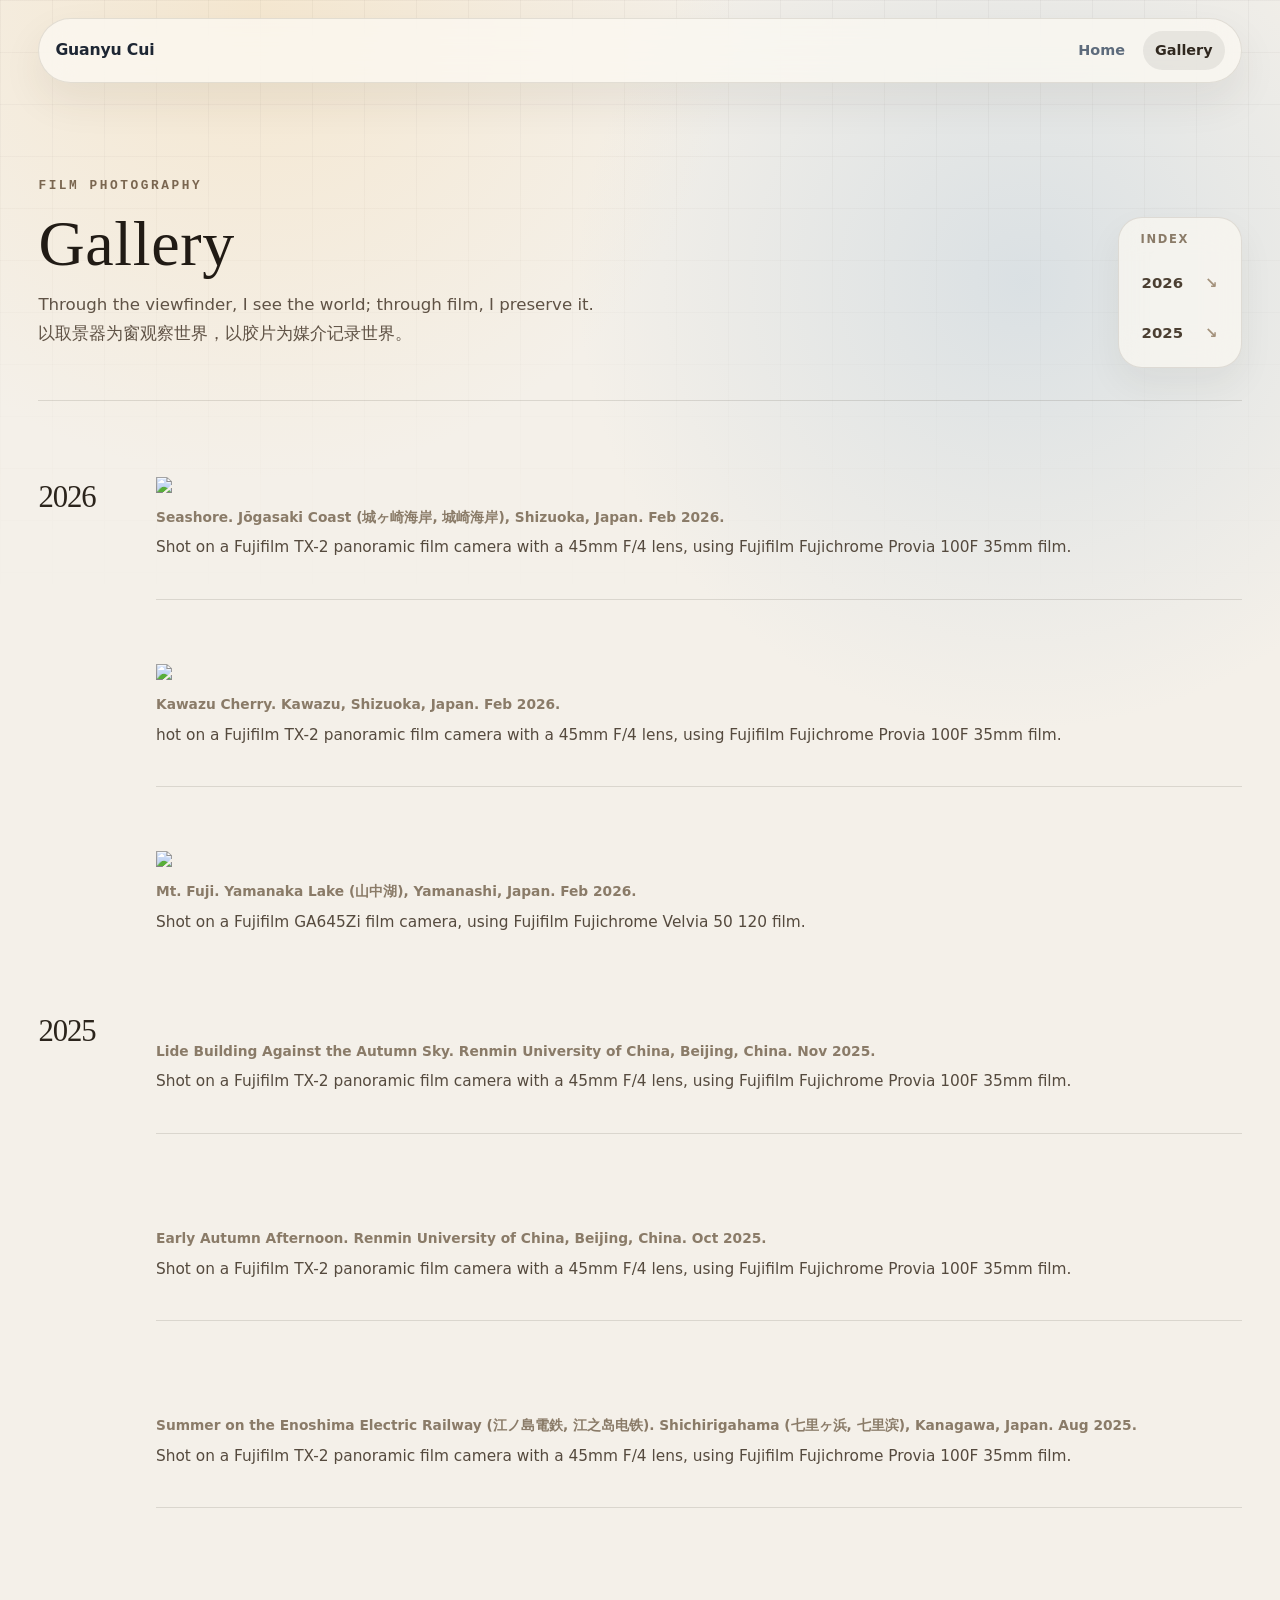
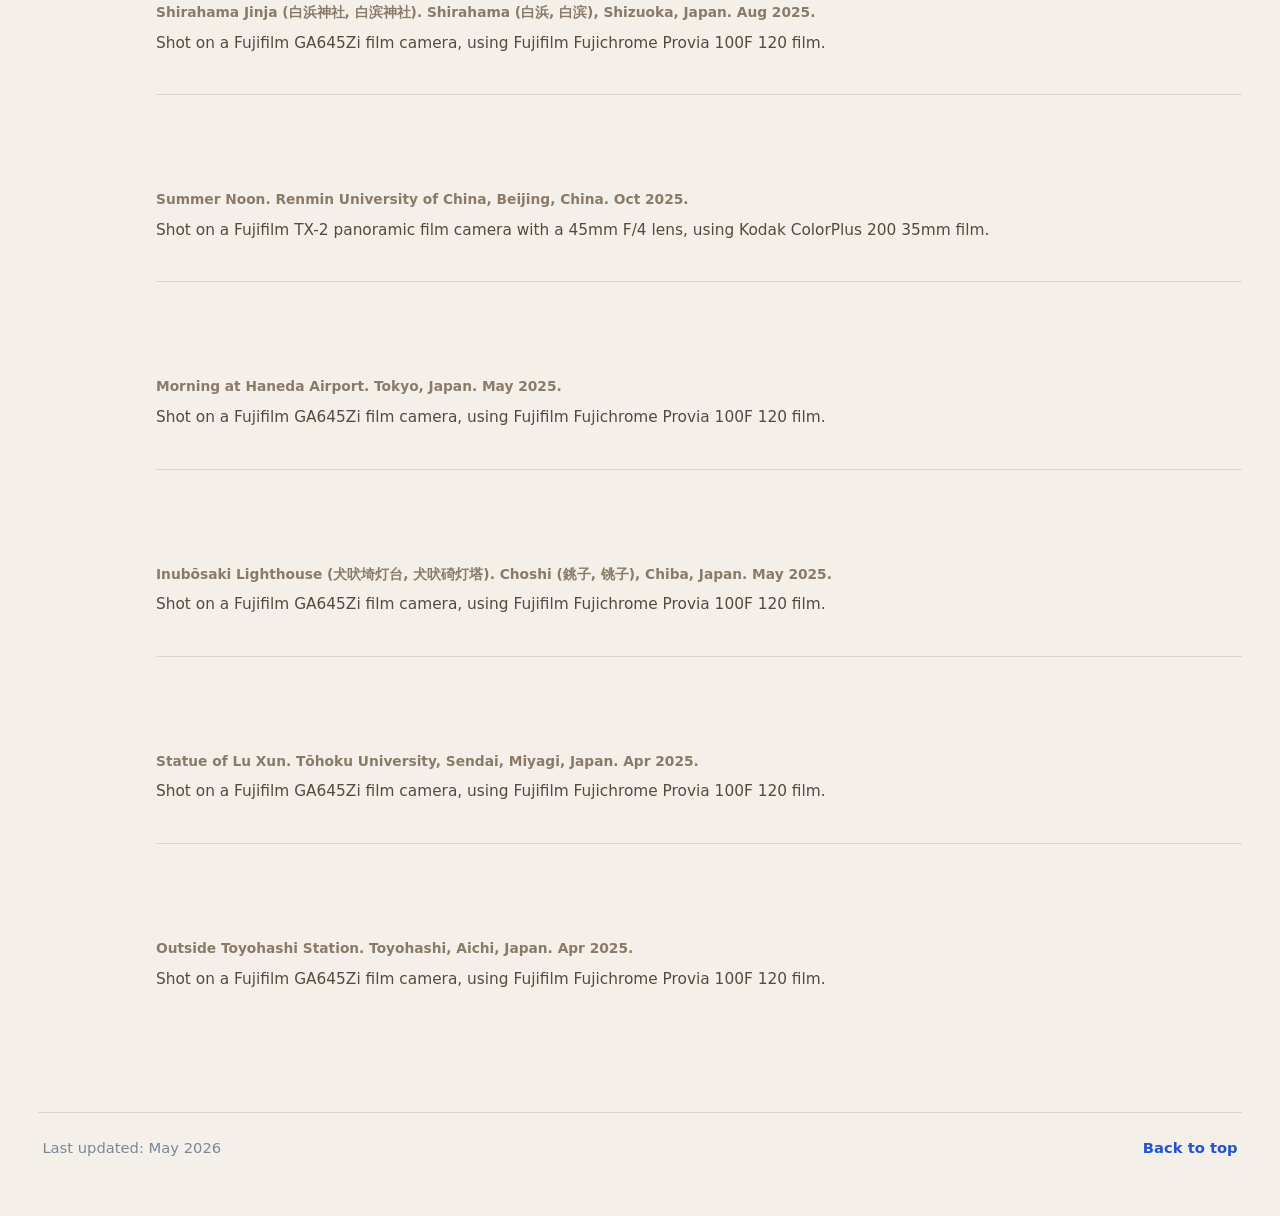
==== gallery.html @ b812f8f8 "Update gallery" ====
<!DOCTYPE html>
<html lang="en">

<head>
	<meta charset="UTF-8">
	<meta name="viewport" content="width=device-width, initial-scale=1">
	<meta name="author" content="Guanyu Cui">
	<meta name="description" content="Photography gallery of Guanyu Cui.">
	<title>Gallery | Guanyu Cui</title>
	<link rel="stylesheet" type="text/css" href="stylesheet.css">
</head>

<body id="top" class="gallery-page">
	<div class="page-shell gallery-shell">
		<nav class="top-nav gallery-nav" aria-label="Primary navigation">
			<a class="brand" href="index.html">Guanyu Cui</a>
			<div class="nav-links">
				<a href="index.html">Home</a>
				<a href="gallery.html" aria-current="page">Gallery</a>
			</div>
		</nav>

		<main class="gallery-main">
			<section class="gallery-intro" aria-labelledby="gallery-title">
				<div>
					<p class="gallery-kicker">Film photography</p>
					<h1 id="gallery-title">Gallery</h1>
					<p class="gallery-lead">Through the viewfinder, I see the world; through film, I preserve it. </p>
					<p class="gallery-lead">以取景器为窗观察世界，以胶片为媒介记录世界。</p>
				</div>
				<nav class="gallery-year-index" aria-label="Jump to year">
					<span>Index</span>
					<a href="#year-2026">2026</a>
					<a href="#year-2025">2025</a>
				</nav>
			</section>

			<section id="year-2026" class="gallery-year-section" aria-labelledby="heading-2026">
				<div class="gallery-year-aside">
					<h2 id="heading-2026">2026</h2>
				</div>
				<div class="photo-list">
					<figure class="photo-piece">
						<img src="gallery/2026-Feb-Jogasaki.jpg">
						<figcaption>
							<p class="photo-meta">Seashore. Jōgasaki Coast (城ヶ崎海岸, 城崎海岸), Shizuoka, Japan. Feb 2026.</p>
							<p class="photo-note">Shot on a Fujifilm TX-2 panoramic film camera with a 45mm F/4 lens, using Fujifilm Fujichrome Provia 100F 35mm film.</p>
						</figcaption>
					</figure>
					<figure class="photo-piece">
						<img src="gallery/2026-Feb-KawazuCherry.jpg">
						<figcaption>
							<p class="photo-meta">Kawazu Cherry. Kawazu, Shizuoka, Japan. Feb 2026.</p>
							<p class="photo-note">hot on a Fujifilm TX-2 panoramic film camera with a 45mm F/4 lens, using Fujifilm Fujichrome Provia 100F 35mm film.</p>
						</figcaption>
					</figure>
					<figure class="photo-piece">
						<img src="gallery/2026-Feb-MtFuji.jpg">
						<figcaption>
							<p class="photo-meta">Mt. Fuji. Yamanaka Lake (山中湖), Yamanashi, Japan. Feb 2026.</p>
							<p class="photo-note">Shot on a Fujifilm GA645Zi film camera, using Fujifilm Fujichrome Velvia 50 120 film.</p>
						</figcaption>
					</figure>
				</div>
			</section>

			<section id="year-2025" class="gallery-year-section" aria-labelledby="heading-2025">
				<div class="gallery-year-aside">
					<h2 id="heading-2025">2025</h2>
				</div>
				<div class="photo-list">
					<figure class="photo-piece">
						<img src="gallery/2025-Nov-LideAutumnSky.jpg">
						<figcaption>
							<p class="photo-meta">Lide Building Against the Autumn Sky. Renmin University of China, Beijing, China. Nov 2025.</p>
							<p class="photo-note">Shot on a Fujifilm TX-2 panoramic film camera with a 45mm F/4 lens, using Fujifilm Fujichrome Provia 100F 35mm film.</p>
						</figcaption>
					</figure>
					<figure class="photo-piece">
						<img src="gallery/2025-Oct-EarlyAutumnAfternoon.jpg">
						<figcaption>
							<p class="photo-meta">Early Autumn Afternoon. Renmin University of China, Beijing, China. Oct 2025.</p>
							<p class="photo-note">Shot on a Fujifilm TX-2 panoramic film camera with a 45mm F/4 lens, using Fujifilm Fujichrome Provia 100F 35mm film.</p>
						</figcaption>
					</figure>
					<figure class="photo-piece">
						<img src="gallery/2025-Aug-Enoden.jpg">
						<figcaption>
							<p class="photo-meta">Summer on the Enoshima Electric Railway (江ノ島電鉄, 江之岛电铁). Shichirigahama (七里ヶ浜, 七里滨), Kanagawa, Japan. Aug 2025.</p>
							<p class="photo-note">Shot on a Fujifilm TX-2 panoramic film camera with a 45mm F/4 lens, using Fujifilm Fujichrome Provia 100F 35mm film.</p>
						</figcaption>
					</figure>
					<figure class="photo-piece">
						<img src="gallery/2025-Aug-ShirahamaJinja.jpg">
						<figcaption>
							<p class="photo-meta">Shirahama Jinja (白浜神社, 白滨神社). Shirahama (白浜, 白滨), Shizuoka, Japan. Aug 2025.</p>
							<p class="photo-note">Shot on a Fujifilm GA645Zi film camera, using Fujifilm Fujichrome Provia 100F 120 film.</p>
						</figcaption>
					</figure>
					<figure class="photo-piece">
						<img src="gallery/2025-Jun-SummerNoon.jpg">
						<figcaption>
							<p class="photo-meta">Summer Noon. Renmin University of China, Beijing, China. Oct 2025.</p>
							<p class="photo-note">Shot on a Fujifilm TX-2 panoramic film camera with a 45mm F/4 lens, using Kodak ColorPlus 200 35mm film.</p>
						</figcaption>
					</figure>
					<figure class="photo-piece">
						<img src="gallery/2025-May-Haneda.jpg">
						<figcaption>
							<p class="photo-meta">Morning at Haneda Airport. Tokyo, Japan. May 2025.</p>
							<p class="photo-note">Shot on a Fujifilm GA645Zi film camera, using Fujifilm Fujichrome Provia 100F 120 film.</p>
						</figcaption>
					</figure>
					<figure class="photo-piece">
						<img src="gallery/2025-May-InubosakiLighthouse.jpg">
						<figcaption>
							<p class="photo-meta">Inubōsaki Lighthouse (犬吠埼灯台, 犬吠碕灯塔). Choshi (銚子, 铫子), Chiba, Japan. May 2025.</p>
							<p class="photo-note">Shot on a Fujifilm GA645Zi film camera, using Fujifilm Fujichrome Provia 100F 120 film.</p>
						</figcaption>
					</figure>
					<figure class="photo-piece">
						<img src="gallery/2025-April-LuXun.jpg">
						<figcaption>
							<p class="photo-meta">Statue of Lu Xun. Tōhoku University, Sendai, Miyagi, Japan. Apr 2025.</p>
							<p class="photo-note">Shot on a Fujifilm GA645Zi film camera, using Fujifilm Fujichrome Provia 100F 120 film.</p>
						</figcaption>
					</figure>
					<figure class="photo-piece">
						<img src="gallery/2025-April-Toyohashi.jpg">
						<figcaption>
							<p class="photo-meta">Outside Toyohashi Station. Toyohashi, Aichi, Japan. Apr 2025.</p>
							<p class="photo-note">Shot on a Fujifilm GA645Zi film camera, using Fujifilm Fujichrome Provia 100F 120 film.</p>
						</figcaption>
					</figure>
				</div>
			</section>

		<footer class="site-footer gallery-footer">
			<span>Last updated: May 2026</span>
			<a href="#top">Back to top</a>
		</footer>
	</div>
</body>

</html>
---- stylesheet.css ----
:root {
	color-scheme: light;
	--bg: #f6f7fb;
	--surface: rgba(255, 255, 255, 0.86);
	--surface-strong: #ffffff;
	--text: #1d2633;
	--muted: #5d6b7c;
	--muted-light: #7a8795;
	--line: #e1e7ef;
	--accent: #2254d1;
	--accent-soft: #eaf0ff;
	--accent-strong: #153ea8;
	--shadow: 0 20px 45px rgba(36, 55, 90, 0.10);
	--radius-lg: 28px;
	--radius-md: 18px;
	--radius-sm: 12px;
	--max-width: none;
}

* {
	box-sizing: border-box;
}

html {
	scroll-behavior: smooth;
}

body {
	margin: 0;
	color: var(--text);
	background:
		radial-gradient(circle at top left, rgba(34, 84, 209, 0.16), transparent 32rem),
		radial-gradient(circle at top right, rgba(36, 143, 197, 0.12), transparent 28rem),
		var(--bg);
	font-family: Inter, ui-sans-serif, system-ui, -apple-system, BlinkMacSystemFont, "Segoe UI", sans-serif;
	font-size: 16px;
	line-height: 1.72;
}

body::before {
	position: fixed;
	inset: 0;
	z-index: -1;
	pointer-events: none;
	content: "";
	background-image: linear-gradient(rgba(29, 38, 51, 0.04) 1px, transparent 1px), linear-gradient(90deg, rgba(29, 38, 51, 0.04) 1px, transparent 1px);
	background-size: 44px 44px;
	mask-image: linear-gradient(to bottom, black, transparent 75%);
}

a {
	color: var(--accent);
	font-weight: 650;
	text-decoration: none;
	text-underline-offset: 0.18em;
}

a:hover,
a:focus-visible {
	color: var(--accent-strong);
	text-decoration: underline;
}

img {
	display: block;
	max-width: 100%;
}

.page-shell {
	width: 100%;
	max-width: none;
	margin: 0 auto;
	padding-inline: clamp(20px, 3vw, 56px);
}

.top-nav {
	position: sticky;
	top: 14px;
	z-index: 10;
	display: flex;
	align-items: center;
	justify-content: space-between;
	gap: 20px;
	margin: 18px 0 36px;
	padding: 12px 16px;
	border: 1px solid rgba(225, 231, 239, 0.88);
	border-radius: 999px;
	background: rgba(255, 255, 255, 0.78);
	box-shadow: 0 12px 34px rgba(36, 55, 90, 0.08);
	backdrop-filter: blur(18px);
}

.brand {
	color: var(--text);
	font-size: 0.98rem;
	font-weight: 800;
	letter-spacing: -0.01em;
}

.nav-links {
	display: flex;
	flex-wrap: wrap;
	justify-content: flex-end;
	gap: 6px;
}

.nav-links a {
	padding: 7px 12px;
	border-radius: 999px;
	color: var(--muted);
	font-size: 0.9rem;
	font-weight: 700;
}

.nav-links a:hover,
.nav-links a:focus-visible {
	color: var(--accent-strong);
	background: var(--accent-soft);
	text-decoration: none;
}

main {
	display: grid;
	gap: 38px;
}

.card {
	border: 1px solid rgba(225, 231, 239, 0.9);
	border-radius: var(--radius-lg);
	background: var(--surface);
	box-shadow: var(--shadow);
	backdrop-filter: blur(16px);
}

.hero {
	display: grid;
	grid-template-columns: minmax(0, 1fr) 190px;
	gap: 24px;
	align-items: center;
	padding: clamp(28px, 5vw, 56px);
}

.hero-copy {
	max-width: none;
}

.eyebrow {
	margin: 0 0 12px;
	color: var(--accent);
	font-size: 0.78rem;
	font-weight: 850;
	letter-spacing: 0.12em;
	text-transform: uppercase;
}

h1,
h2,
h3,
p {
	margin-top: 0;
}

h1 {
	margin-bottom: 18px;
	font-size: clamp(2.25rem, 5vw, 4.15rem);
	line-height: 1.06;
	letter-spacing: -0.035em;
}

h1 span {
	display: block;
	margin-top: 12px;
	color: var(--muted-light);
	font-size: clamp(1.25rem, 2.4vw, 1.85rem);
	letter-spacing: -0.015em;
}

h2 {
	margin-bottom: 10px;
	font-size: clamp(1.7rem, 3.5vw, 2.35rem);
	line-height: 1.1;
	letter-spacing: -0.04em;
}

h3 {
	margin-bottom: 8px;
	font-size: 1.05rem;
	line-height: 1.35;
	letter-spacing: -0.02em;
}

p {
	color: var(--muted);
}

.lead {
	color: var(--text);
	font-size: 1.07rem;
}

.link-row {
	display: flex;
	flex-wrap: wrap;
	gap: 10px;
	margin-top: 28px;
}

.button {
	display: inline-flex;
	align-items: center;
	justify-content: center;
	min-height: 42px;
	padding: 9px 16px;
	border: 1px solid var(--line);
	border-radius: 999px;
	background: var(--surface-strong);
	color: var(--text);
	font-size: 0.92rem;
	font-weight: 800;
	box-shadow: 0 8px 20px rgba(36, 55, 90, 0.06);
	transition: transform 160ms ease, box-shadow 160ms ease, background 160ms ease;
}

.button:hover,
.button:focus-visible {
	transform: translateY(-1px);
	color: var(--text);
	text-decoration: none;
	box-shadow: 0 12px 26px rgba(36, 55, 90, 0.10);
}

.button.primary {
	border-color: transparent;
	background: var(--accent);
	color: white;
}

.button.primary:hover,
.button.primary:focus-visible {
	background: var(--accent-strong);
	color: white;
}

.portrait-wrap {
	position: relative;
	justify-self: center;
}

.portrait-wrap::before {
	position: absolute;
	inset: -10px;
	z-index: -1;
	content: "";
	border-radius: 30px;
	background: linear-gradient(145deg, rgba(34, 84, 209, 0.18), rgba(255, 255, 255, 0.45));
}

.portrait-wrap img {
	width: 166px;
	aspect-ratio: 4 / 5;
	border: 6px solid #fff;
	border-radius: 24px;
	object-fit: cover;
	object-position: center 20%;
	box-shadow: 0 22px 50px rgba(36, 55, 90, 0.18);
}

.section-grid {
	display: grid;
	grid-template-columns: 145px minmax(0, 1fr);
	gap: 34px;
	align-items: start;
	scroll-margin-top: 110px;
}

.section-heading {
	position: sticky;
	top: 100px;
}

.section-heading h2 {
	margin-bottom: 8px;
	font-size: clamp(1.08rem, 1.35vw, 1.36rem);
	line-height: 1.18;
	letter-spacing: -0.02em;
	overflow-wrap: anywhere;
}

.note {
	margin-top: 12px;
	color: var(--muted-light);
	font-size: 0.92rem;
}

.content-card,
.timeline,
.award-list {
	padding: clamp(22px, 4vw, 34px);
}

.interest-grid {
	display: grid;
	grid-template-columns: repeat(3, minmax(0, 1fr));
	gap: 14px;
	margin-top: 22px;
}

.mini-card {
	min-height: 100%;
	padding: 18px;
	border: 1px solid var(--line);
	border-radius: var(--radius-md);
	background: linear-gradient(180deg, #ffffff, #f8faff);
}

.mini-card p,
.publication p,
.timeline p {
	margin-bottom: 0;
}

.timeline {
	display: grid;
	gap: 0;
}

.timeline-item {
	position: relative;
	display: grid;
	grid-template-columns: 170px minmax(0, 1fr);
	gap: 26px;
	padding: 0 0 26px;
}

.timeline-item:not(:last-child) {
	border-bottom: 1px solid var(--line);
	margin-bottom: 26px;
}

.time {
	color: var(--accent-strong);
	font-size: 0.92rem;
	font-weight: 850;
}

.meta,
.venue {
	color: var(--muted-light);
	font-size: 0.95rem;
}

.publication-list {
	display: grid;
	gap: 18px;
}

.publication {
	display: grid;
	grid-template-columns: 96px minmax(0, 1fr);
	gap: 24px;
	padding: clamp(22px, 4vw, 30px);
	transition: transform 160ms ease, box-shadow 160ms ease;
}

.publication:hover {
	transform: translateY(-2px);
	box-shadow: 0 24px 58px rgba(36, 55, 90, 0.14);
}

.pub-year {
	display: inline-flex;
	align-items: center;
	justify-content: center;
	align-self: start;
	min-height: 42px;
	padding: 8px 12px;
	border-radius: 999px;
	background: var(--accent-soft);
	color: var(--accent-strong);
	font-size: 0.82rem;
	font-weight: 900;
}

.authors {
	color: var(--muted);
}

.pub-links {
	display: flex;
	flex-wrap: wrap;
	gap: 8px;
	margin-top: 16px;
}

.pub-links a {
	display: inline-flex;
	padding: 6px 10px;
	border: 1px solid var(--line);
	border-radius: 999px;
	background: #fff;
	color: var(--accent);
	font-size: 0.86rem;
	font-weight: 800;
}

.pub-links a:hover,
.pub-links a:focus-visible {
	background: var(--accent-soft);
	color: var(--accent-strong);
	text-decoration: none;
}

.award-list {
	display: grid;
	gap: 0;
}

.award-item {
	display: grid;
	grid-template-columns: minmax(0, 1fr) 104px;
	gap: 22px;
	padding: 16px 0;
	border-bottom: 1px solid var(--line);
	color: var(--muted);
}

.award-item:first-child {
	padding-top: 0;
}

.award-item:last-child {
	padding-bottom: 0;
	border-bottom: 0;
}

.award-item > span > strong {
	display: block;
	color: var(--text);
	font-weight: 800;
	line-height: 1.35;
}

.award-item > strong {
	color: var(--accent-strong);
	text-align: right;
	white-space: nowrap;
	font-weight: 850;
}

.award-cn {
	display: block;
	margin-top: 4px;
	font-size: 0.94em;
	color: var(--muted);
	line-height: 1.45;
}

.site-footer {
	display: flex;
	justify-content: space-between;
	gap: 20px;
	margin: 44px 0 34px;
	padding: 22px 4px;
	color: var(--muted-light);
	font-size: 0.92rem;
}


@media (min-width: 1180px) {
	.section-grid {
		grid-template-columns: 135px minmax(0, 1fr);
		gap: 38px;
	}

	.publication {
		grid-template-columns: 88px minmax(0, 1fr);
	}
}

@media (max-width: 860px) {
	.top-nav {
		align-items: flex-start;
		border-radius: 24px;
		flex-direction: column;
	}

	.nav-links {
		justify-content: flex-start;
	}

	.hero {
		grid-template-columns: 1fr;
	}

	.portrait-wrap {
		justify-self: start;
		order: -1;
	}

	.portrait-wrap img {
		width: 150px;
	}

	.section-grid {
		grid-template-columns: 1fr;
		gap: 16px;
	}

	.section-heading {
		position: static;
	}

	.interest-grid {
		grid-template-columns: 1fr;
	}
}

@media (max-width: 640px) {
	.page-shell {
		padding-inline: 12px;
	}

	.top-nav {
		position: relative;
		top: 0;
	}

	.hero {
		padding: 24px;
	}

	.timeline-item,
	.publication,
	.award-item {
		grid-template-columns: 1fr;
		gap: 10px;
	}

	.award-item > strong {
	text-align: left;
	}

	.site-footer {
		flex-direction: column;
	}
}


/* Gallery page */
.gallery-page {
	background:
		radial-gradient(circle at 20% 0%, rgba(246, 219, 174, 0.42), transparent 30rem),
		radial-gradient(circle at 80% 10%, rgba(170, 195, 217, 0.35), transparent 28rem),
		#f4f0e9;
}

.gallery-page::before {
	background-image: linear-gradient(rgba(74, 63, 48, 0.045) 1px, transparent 1px), linear-gradient(90deg, rgba(74, 63, 48, 0.045) 1px, transparent 1px);
	background-size: 52px 52px;
	mask-image: linear-gradient(to bottom, black, transparent 68%);
}

.gallery-shell {
	max-width: var(--max-width);
}

.gallery-nav {
	border-color: rgba(68, 57, 43, 0.13);
	background: rgba(252, 249, 242, 0.76);
	box-shadow: 0 18px 40px rgba(58, 47, 35, 0.08);
}

.gallery-shell .top-nav [aria-current="page"] {
	color: #30281f;
	background: rgba(48, 40, 31, 0.08);
}

.gallery-main {
	gap: clamp(38px, 6vw, 76px);
}

.gallery-intro {
	display: grid;
	grid-template-columns: minmax(0, 1fr) 124px;
	gap: clamp(16px, 2.5vw, 34px);
	align-items: start;
	min-height: auto;
	padding: clamp(28px, 5vw, 56px) 0 clamp(18px, 3vw, 32px);
	border-bottom: 1px solid rgba(68, 57, 43, 0.14);
}

.gallery-intro > div {
	width: 100%;
	max-width: none;
}

.gallery-kicker {
	margin-bottom: 18px;
	color: #7a6650;
	font-family: ui-monospace, SFMono-Regular, Menlo, Monaco, Consolas, "Liberation Mono", monospace;
	font-size: 0.8rem;
	font-weight: 700;
	letter-spacing: 0.2em;
	text-transform: uppercase;
}

.gallery-intro h1 {
	margin-bottom: 18px;
	color: #211b15;
	font-family: Georgia, "Times New Roman", serif;
	font-size: clamp(2.25rem, 5vw, 4.8rem);
	font-weight: 500;
	letter-spacing: 0.01em;
	line-height: 0.9;
}

.gallery-lead {
	max-width: none;
	margin-bottom: 0;
	color: #5f5245;
	font-size: clamp(1rem, 1.3vw, 1.22rem);
	line-height: 1.75;
}

.gallery-year-index {
	position: sticky;
	top: 98px;
	display: flex;
	flex-direction: column;
	gap: 9px;
	align-self: start;
	justify-self: end;
	width: 124px;
	min-width: 0;
	margin-top: 42px;
	padding: 12px;
	border: 1px solid rgba(68, 57, 43, 0.13);
	border-radius: 24px;
	background: rgba(252, 249, 242, 0.68);
	box-shadow: 0 16px 36px rgba(58, 47, 35, 0.06);
	backdrop-filter: blur(18px);
}

.gallery-year-index span {
	padding: 0 10px 4px;
	color: #8a7b68;
	font-size: 0.72rem;
	font-weight: 850;
	letter-spacing: 0.14em;
	text-transform: uppercase;
}

.gallery-year-index a {
	display: flex;
	align-items: center;
	justify-content: space-between;
	padding: 8px 11px;
	border-radius: 999px;
	color: #4b3f32;
	font-size: 0.93rem;
	font-weight: 800;
}

.gallery-year-index a::after {
	content: "↘";
	color: #a3917b;
	font-weight: 800;
}

.gallery-year-index a:hover,
.gallery-year-index a:focus-visible {
	background: rgba(48, 40, 31, 0.08);
	color: #211b15;
	text-decoration: none;
}

.gallery-year-section {
	display: grid;
	grid-template-columns: minmax(76px, 92px) minmax(0, 1fr);
	gap: clamp(12px, 2vw, 28px);
	align-items: start;
	scroll-margin-top: 120px;
}

.gallery-year-aside {
	position: sticky;
	top: 108px;
	padding-top: 4px;
}

.gallery-year-aside h2 {
	margin-bottom: 12px;
	color: #2b241c;
	font-family: Georgia, "Times New Roman", serif;
	font-size: clamp(1.55rem, 2.4vw, 2.35rem);
	font-weight: 500;
	letter-spacing: -0.035em;
	line-height: 1.05;
}

.photo-list {
	display: flex;
	flex-direction: column;
	gap: clamp(34px, 5vw, 72px);
}

.photo-piece {
	width: 100%;
	margin: 0;
	padding-bottom: clamp(24px, 3vw, 40px);
	border-bottom: 1px solid rgba(68, 57, 43, 0.14);
}

.photo-piece:last-child {
	border-bottom: 0;
	padding-bottom: 0;
}

.photo-piece img {
	display: block;
	width: auto;
	max-width: 100%;
	height: auto;
	max-height: 82vh;
	margin: 0;
	object-fit: contain;
	opacity: 0;
	transform: translateY(8px);
	filter: blur(6px);
	animation: photo-load-in 900ms ease forwards;
}

@keyframes photo-load-in {
	to {
		opacity: 1;
		transform: translateY(0);
		filter: blur(0);
	}
}

@media (prefers-reduced-motion: reduce) {
	.photo-piece img {
		opacity: 1;
		transform: none;
		filter: none;
		animation: none;
	}
}

.photo-placeholder {
	display: grid;
	place-items: center;
	width: 100%;
	min-height: clamp(320px, 52vw, 680px);
	padding: 28px;
	border: 1px dashed rgba(68, 57, 43, 0.24);
	background:
		linear-gradient(135deg, rgba(80, 66, 47, 0.08), rgba(180, 151, 106, 0.08)),
		linear-gradient(180deg, rgba(247, 241, 232, 0.72), rgba(232, 222, 208, 0.62));
	color: #594938;
	font-family: ui-monospace, SFMono-Regular, Menlo, Monaco, Consolas, "Liberation Mono", monospace;
	font-size: 0.78rem;
	font-weight: 800;
	letter-spacing: 0.12em;
	text-align: center;
	text-transform: uppercase;
}

.photo-piece figcaption {
	width: 100%;
	max-width: none;
	margin-top: 14px;
}

.photo-meta,
.photo-note {
	width: 100%;
	max-width: none;
}

.photo-meta {
	margin-bottom: 7px;
	color: #8a7b68;
	font-size: 0.86rem;
	font-weight: 700;
	line-height: 1.5;
}

.photo-note {
	margin-bottom: 0;
	color: #554a3e;
	font-size: 0.96rem;
	line-height: 1.7;
}

.gallery-footer {
	border-top: 1px solid rgba(68, 57, 43, 0.14);
}

@media (max-width: 860px) {
	.gallery-intro {
		grid-template-columns: 1fr;
		gap: 18px;
		min-height: auto;
	}

	.gallery-year-index {
		position: static;
		flex-direction: row;
		flex-wrap: wrap;
		justify-self: stretch;
		width: 100%;
		min-width: 0;
		margin-top: 0;
	}

	.gallery-year-index span {
		width: 100%;
	}

	.gallery-year-section {
		grid-template-columns: 1fr;
		gap: 18px;
	}

	.gallery-year-aside {
		position: static;
		display: flex;
		align-items: baseline;
		justify-content: space-between;
		gap: 20px;
		border-bottom: 1px solid rgba(68, 57, 43, 0.12);
		padding-bottom: 12px;
	}
}

@media (max-width: 640px) {
	.gallery-intro h1 {
		font-size: clamp(2.35rem, 15vw, 4.8rem);
	}

	.gallery-year-aside {
		display: block;
	}
}
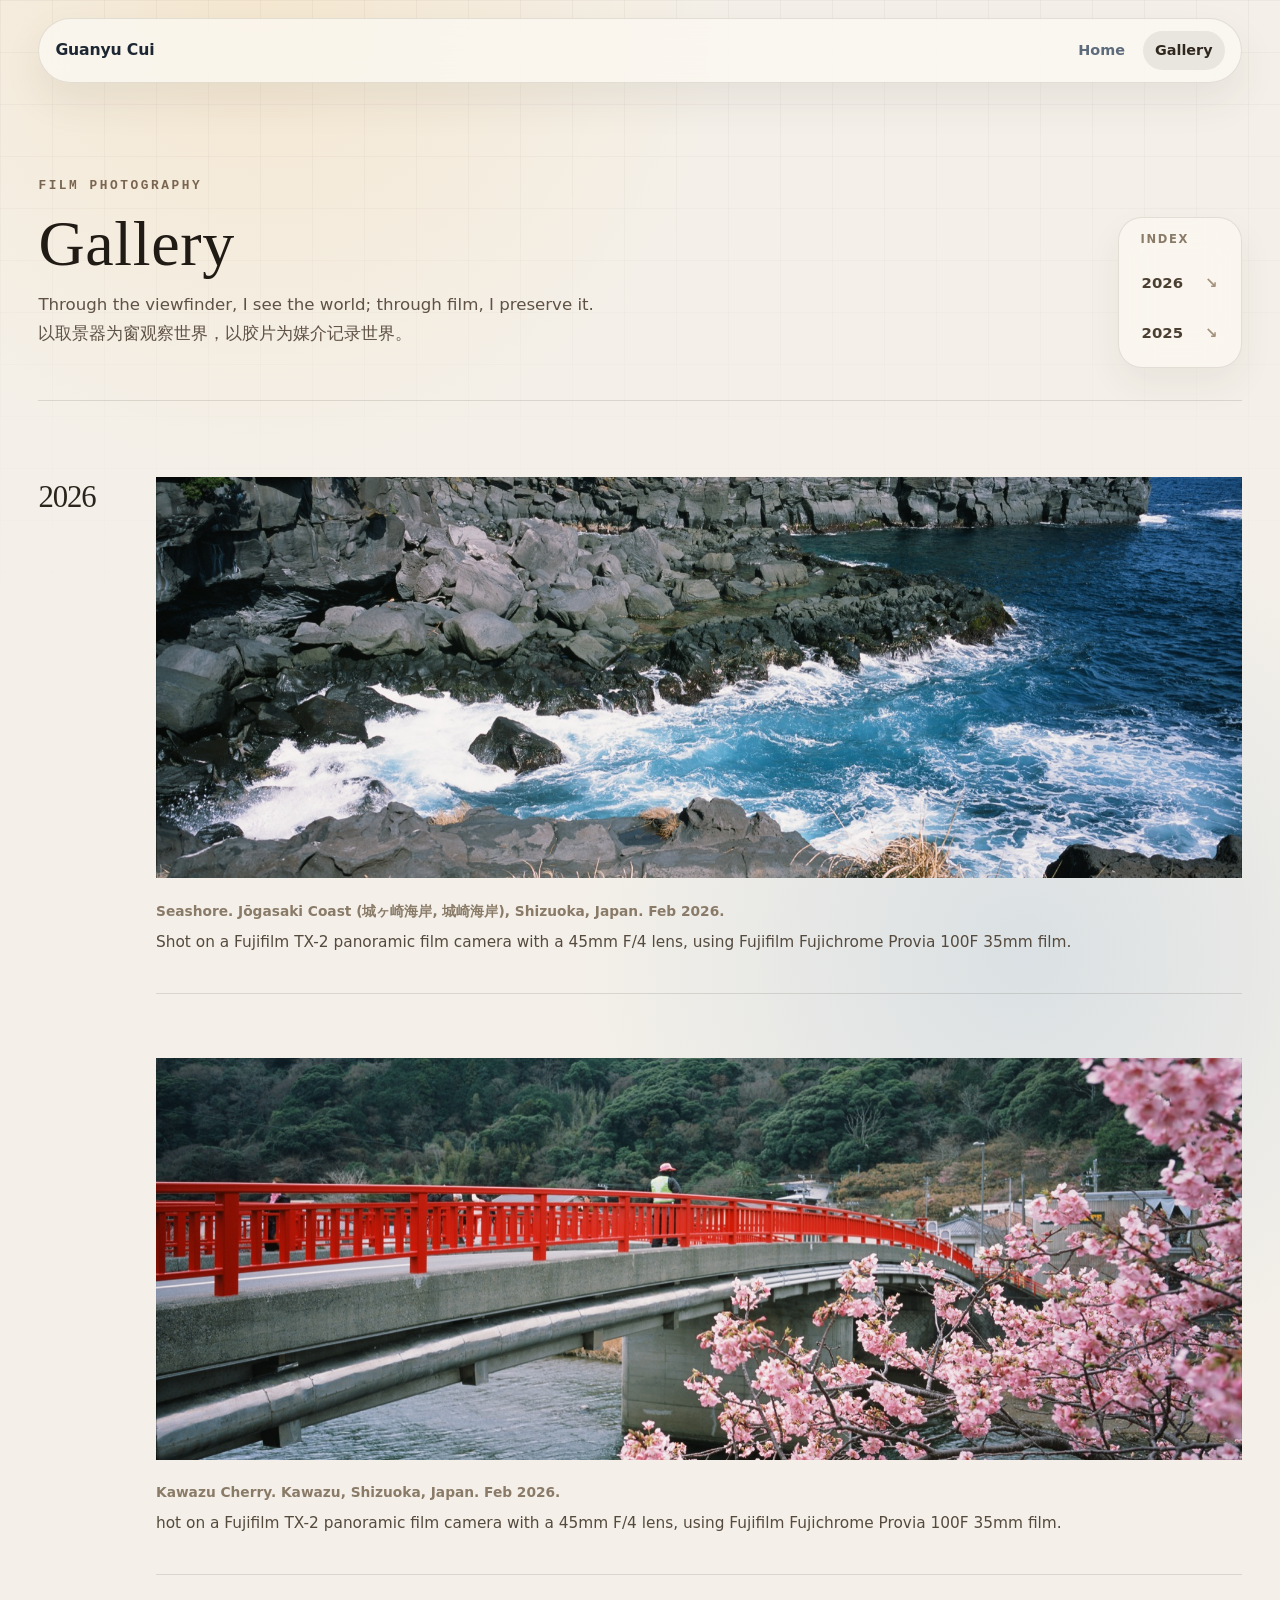
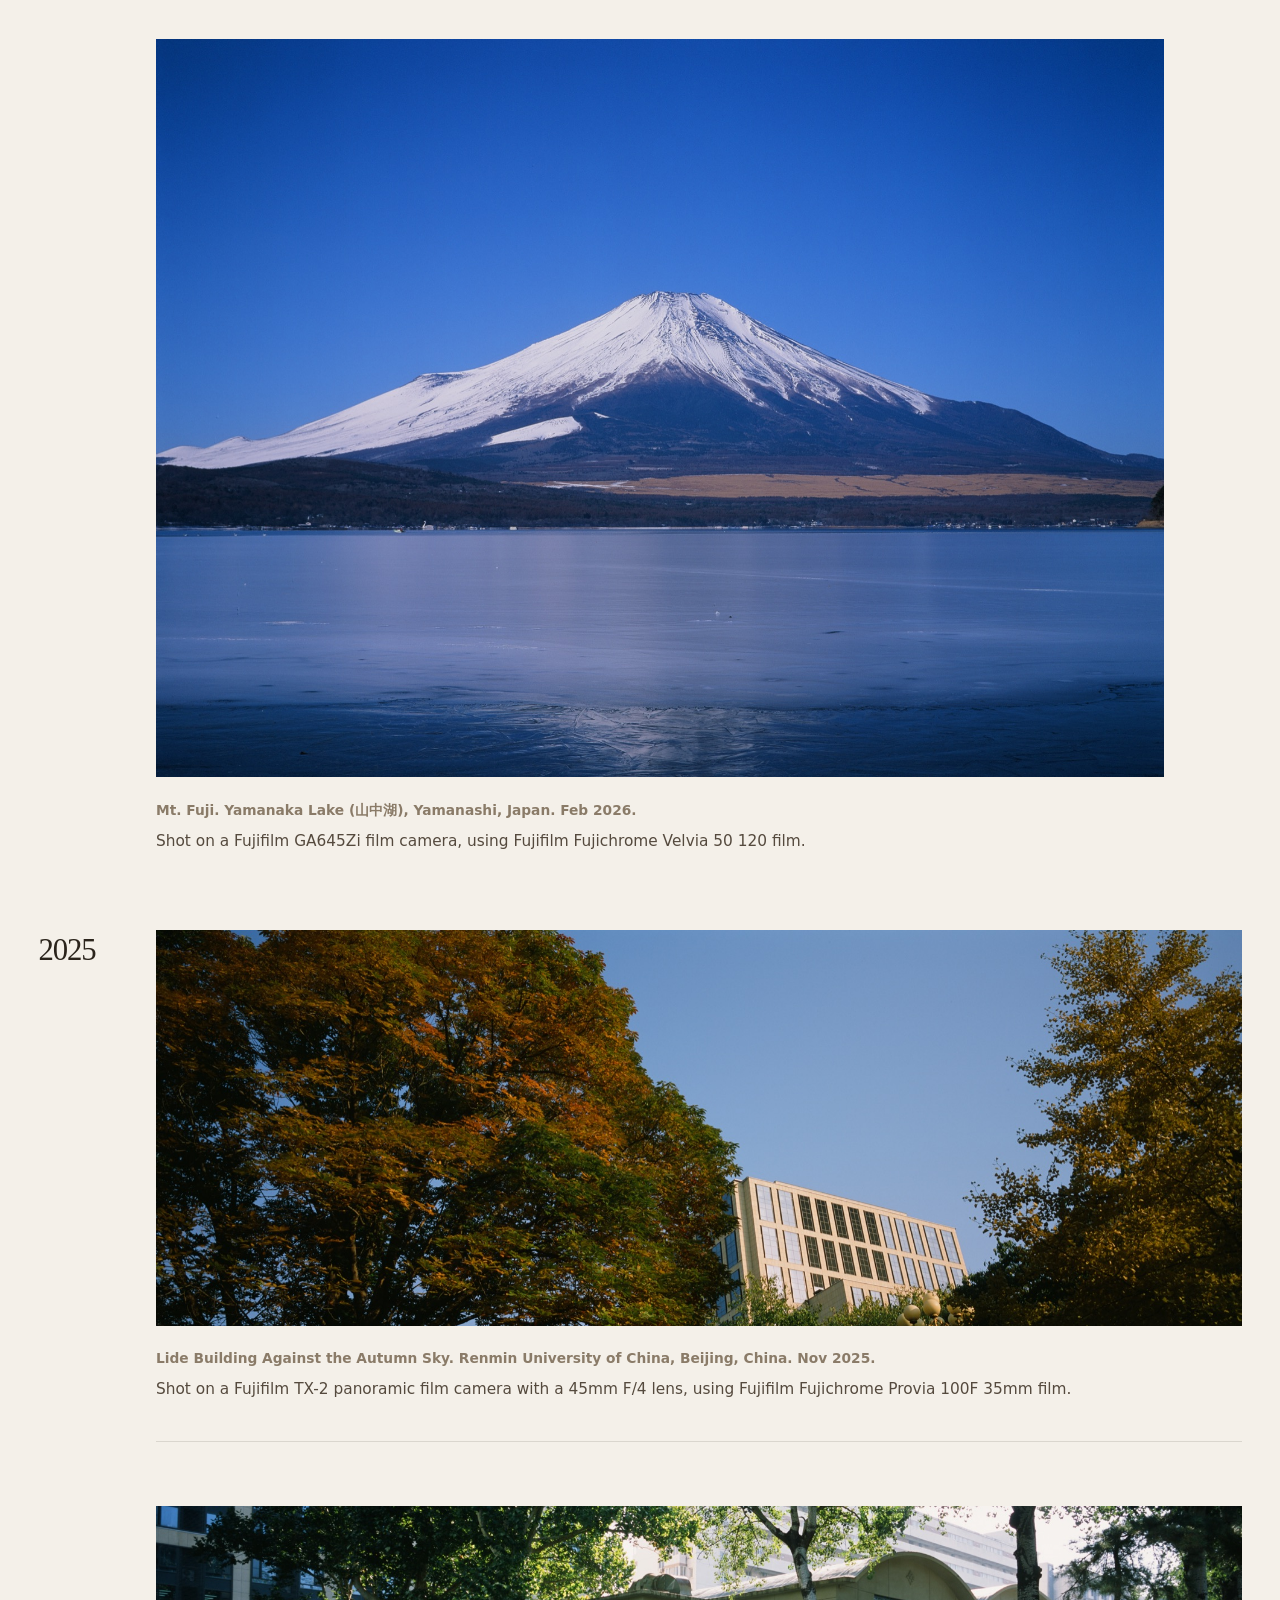
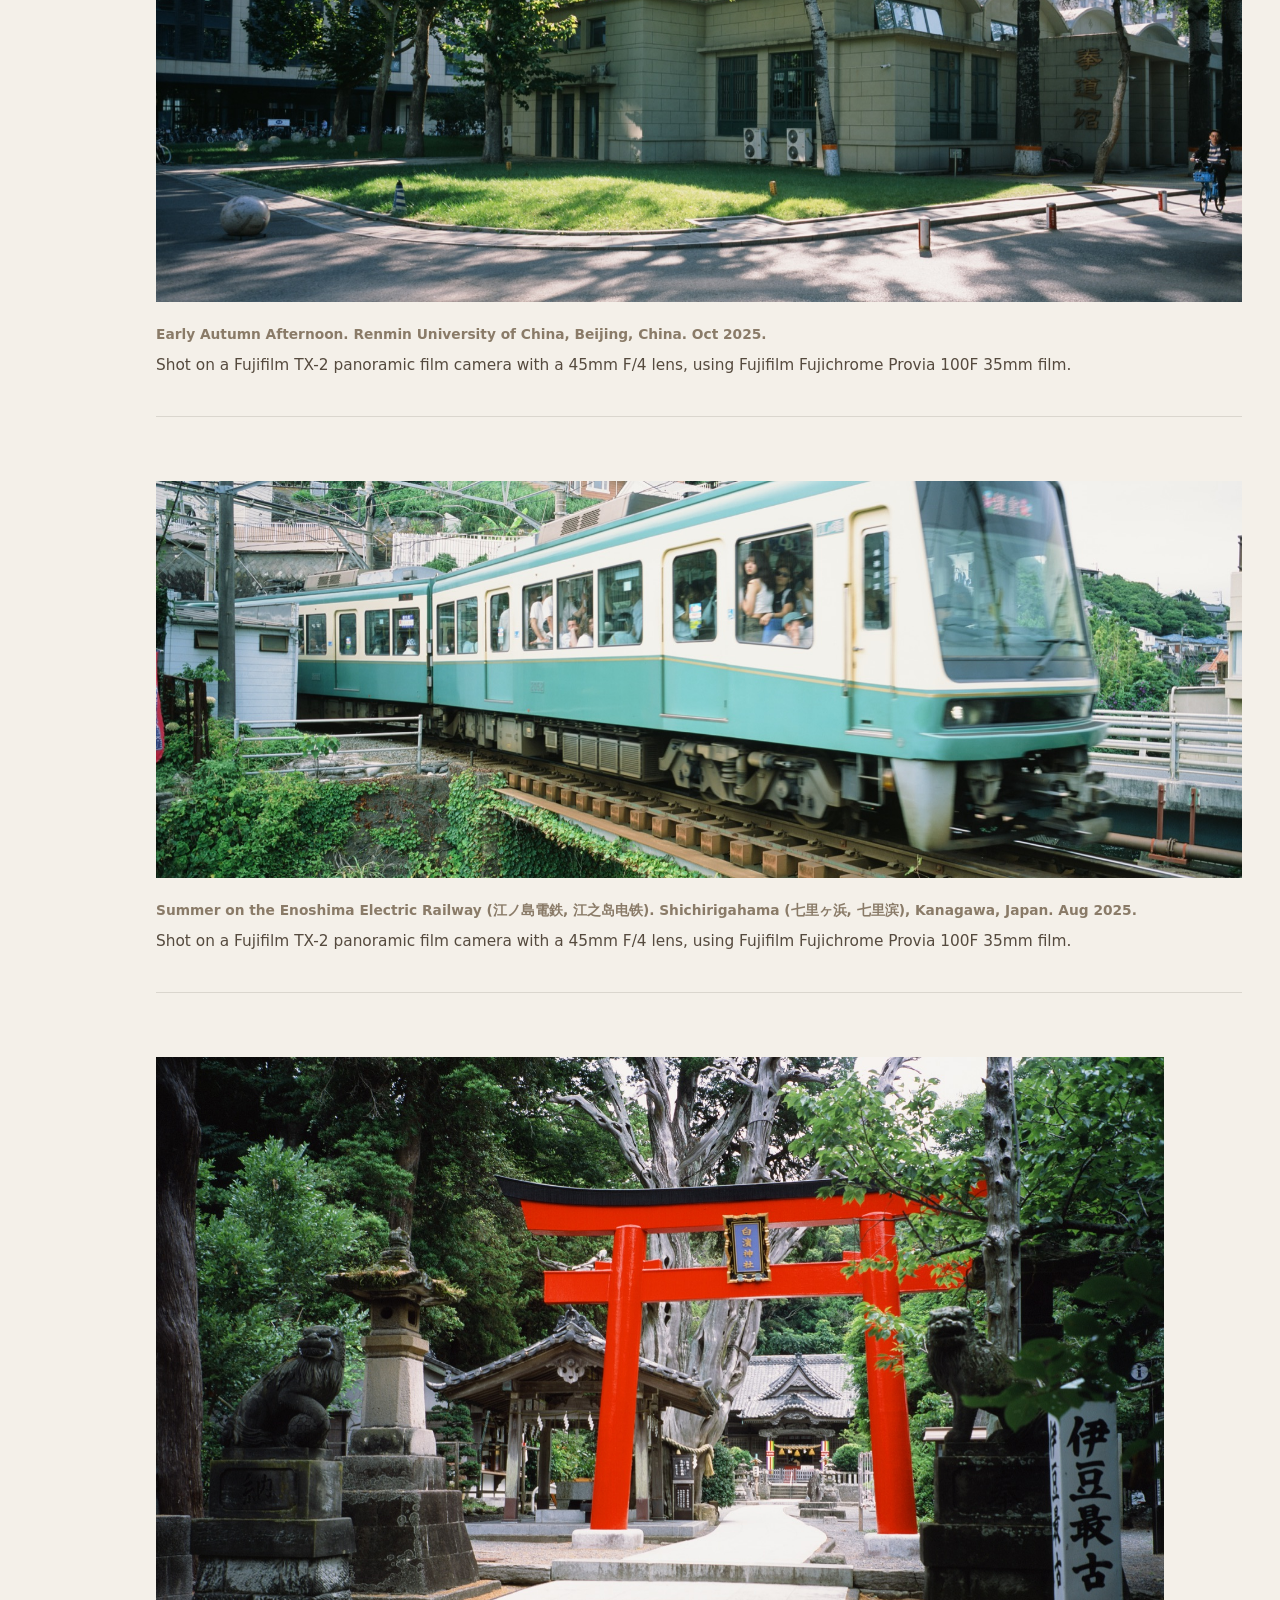
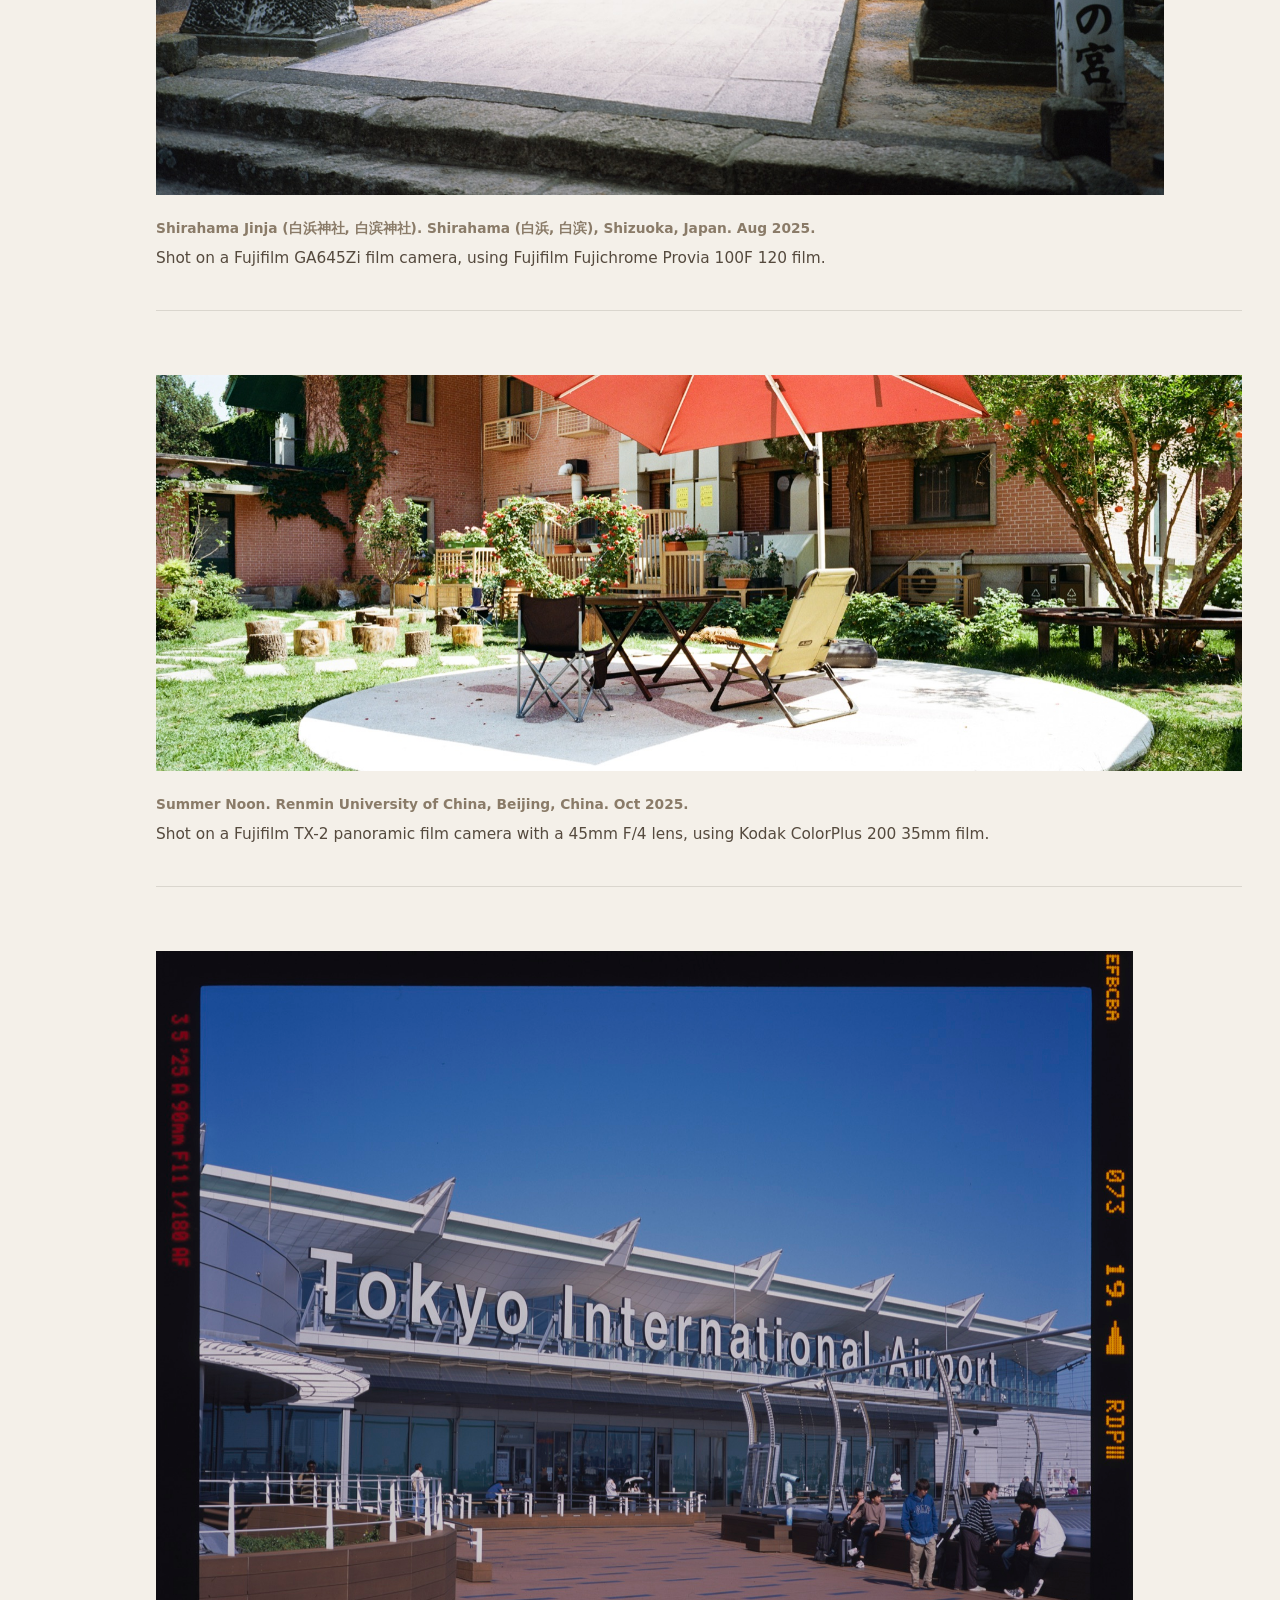
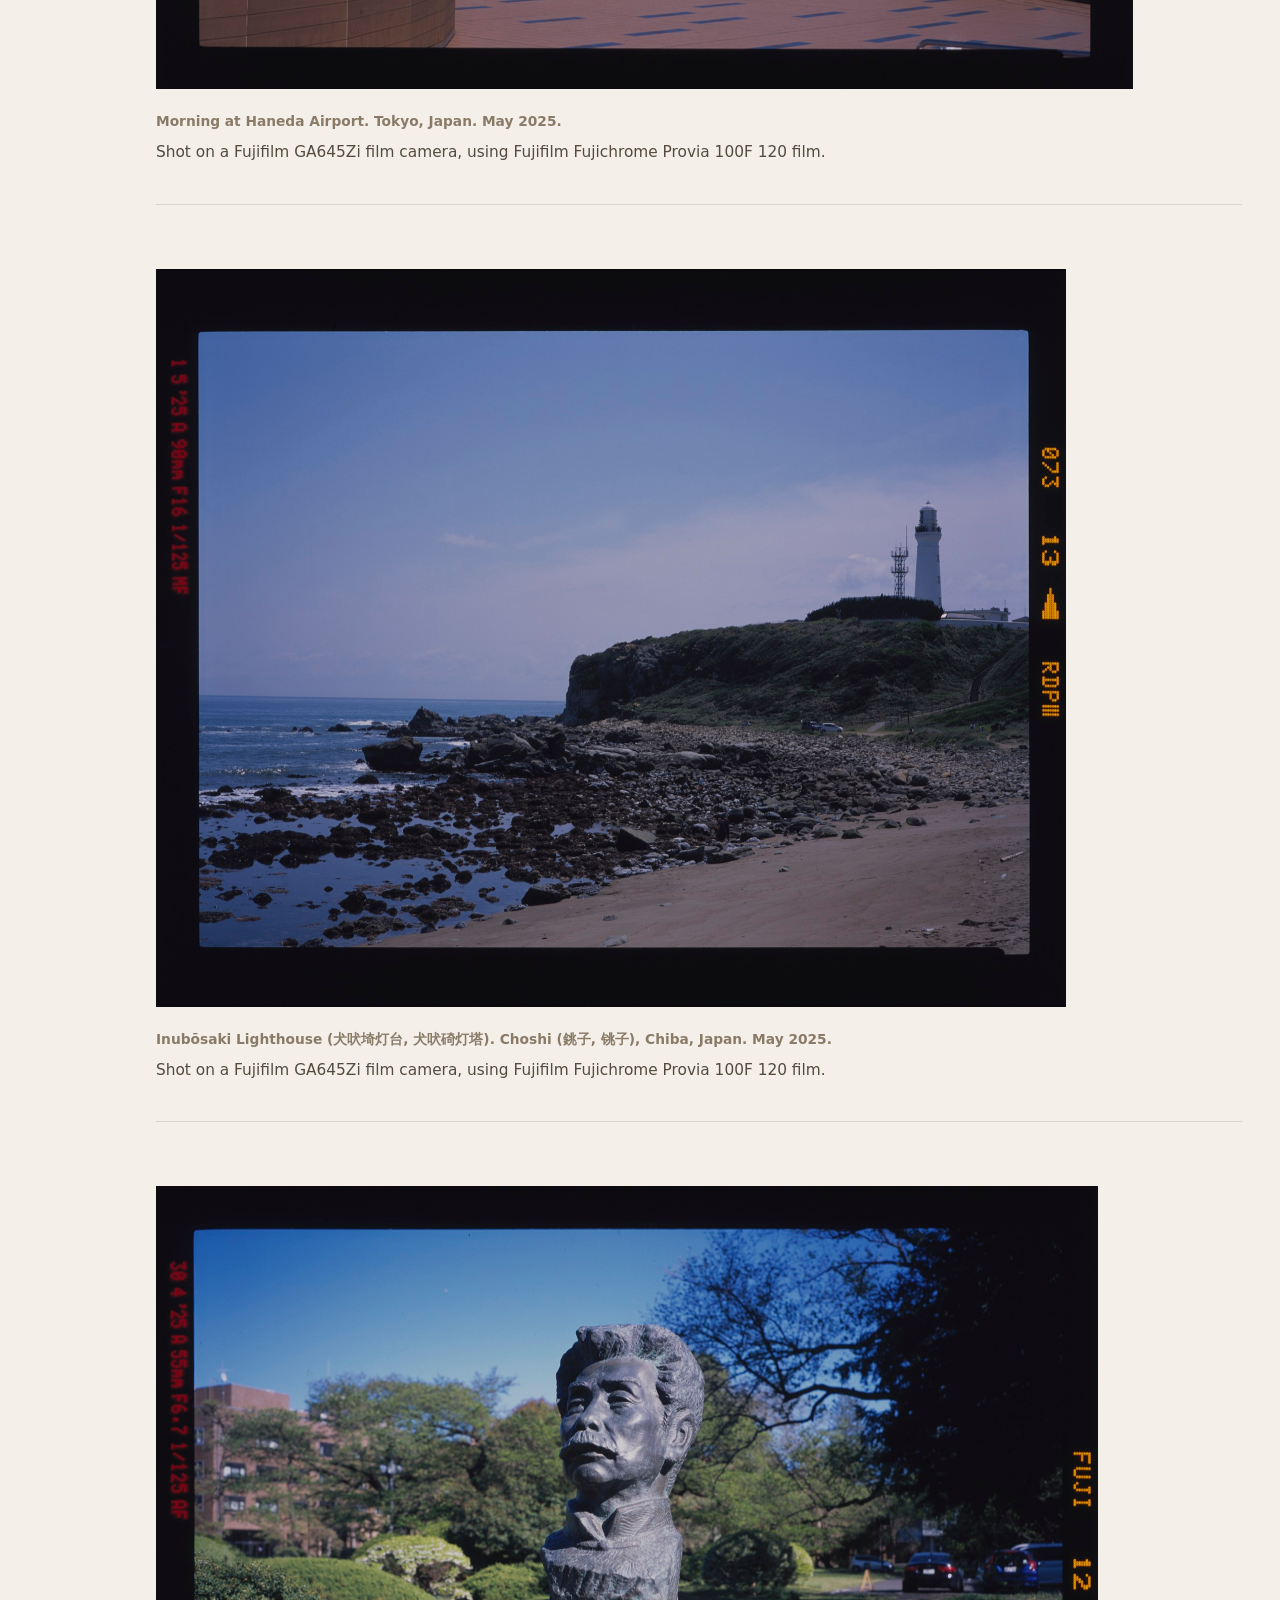
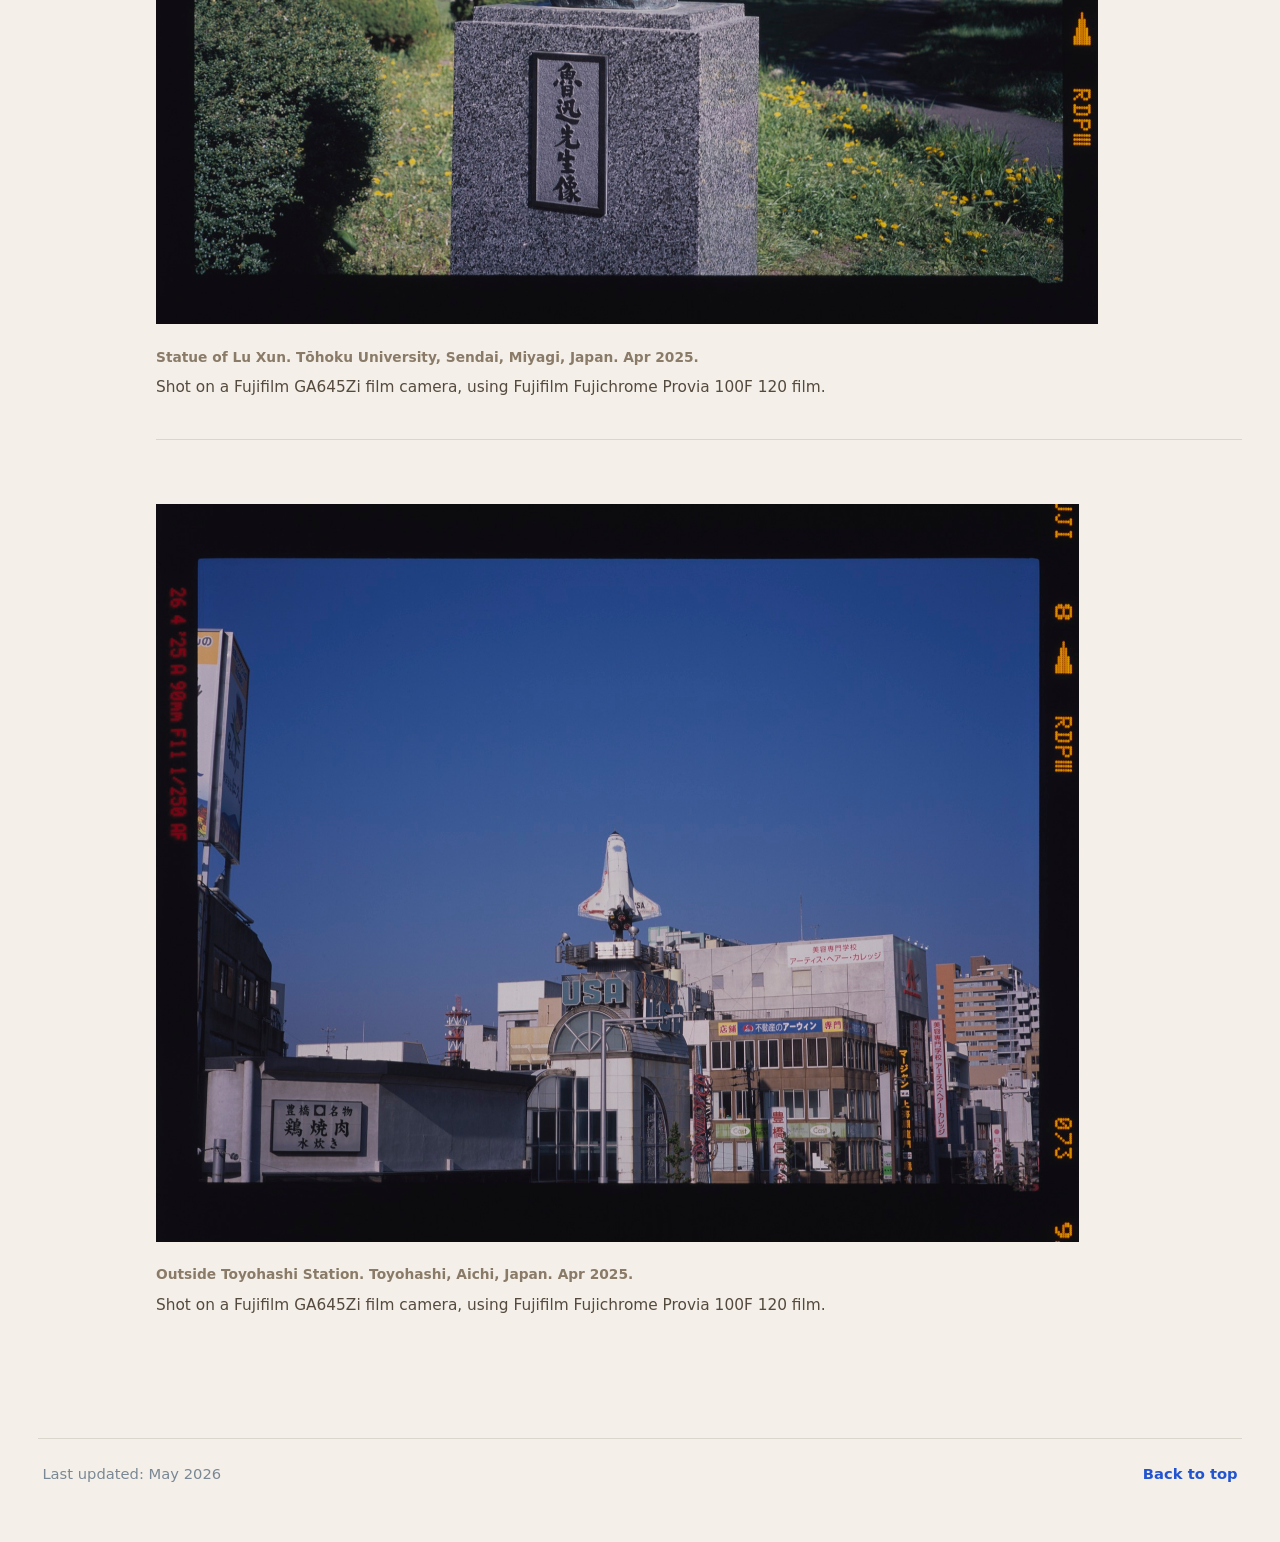
==== commit 7f70259b: "Update gallery" ====
--- a/gallery.html
+++ b/gallery.html
@@ -41,21 +41,27 @@
 				</div>
 				<div class="photo-list">
 					<figure class="photo-piece">
-						<img src="gallery/2026-Feb-Jogasaki.jpg">
+						<a class="photo-link" href="gallery/originals/2026-Feb-Jogasaki.jpg">
+							<span class="photo-loading">Loading preview</span>
+						</a>
 						<figcaption>
 							<p class="photo-meta">Seashore. Jōgasaki Coast (城ヶ崎海岸, 城崎海岸), Shizuoka, Japan. Feb 2026.</p>
 							<p class="photo-note">Shot on a Fujifilm TX-2 panoramic film camera with a 45mm F/4 lens, using Fujifilm Fujichrome Provia 100F 35mm film.</p>
 						</figcaption>
 					</figure>
 					<figure class="photo-piece">
-						<img src="gallery/2026-Feb-KawazuCherry.jpg">
+						<a class="photo-link" href="gallery/originals/2026-Feb-KawazuCherry.jpg">
+							<span class="photo-loading">Loading preview</span>
+						</a>
 						<figcaption>
 							<p class="photo-meta">Kawazu Cherry. Kawazu, Shizuoka, Japan. Feb 2026.</p>
 							<p class="photo-note">hot on a Fujifilm TX-2 panoramic film camera with a 45mm F/4 lens, using Fujifilm Fujichrome Provia 100F 35mm film.</p>
 						</figcaption>
 					</figure>
 					<figure class="photo-piece">
-						<img src="gallery/2026-Feb-MtFuji.jpg">
+						<a class="photo-link" href="gallery/originals/2026-Feb-MtFuji.jpg">
+							<span class="photo-loading">Loading preview</span>
+						</a>
 						<figcaption>
 							<p class="photo-meta">Mt. Fuji. Yamanaka Lake (山中湖), Yamanashi, Japan. Feb 2026.</p>
 							<p class="photo-note">Shot on a Fujifilm GA645Zi film camera, using Fujifilm Fujichrome Velvia 50 120 film.</p>
@@ -70,63 +76,81 @@
 				</div>
 				<div class="photo-list">
 					<figure class="photo-piece">
-						<img src="gallery/2025-Nov-LideAutumnSky.jpg">
+						<a class="photo-link" href="gallery/originals/2025-Nov-LideAutumnSky.jpg">
+							<span class="photo-loading">Loading preview</span>
+						</a>
 						<figcaption>
 							<p class="photo-meta">Lide Building Against the Autumn Sky. Renmin University of China, Beijing, China. Nov 2025.</p>
 							<p class="photo-note">Shot on a Fujifilm TX-2 panoramic film camera with a 45mm F/4 lens, using Fujifilm Fujichrome Provia 100F 35mm film.</p>
 						</figcaption>
 					</figure>
 					<figure class="photo-piece">
-						<img src="gallery/2025-Oct-EarlyAutumnAfternoon.jpg">
+						<a class="photo-link" href="gallery/originals/2025-Oct-EarlyAutumnAfternoon.jpg">
+							<span class="photo-loading">Loading preview</span>
+						</a>
 						<figcaption>
 							<p class="photo-meta">Early Autumn Afternoon. Renmin University of China, Beijing, China. Oct 2025.</p>
 							<p class="photo-note">Shot on a Fujifilm TX-2 panoramic film camera with a 45mm F/4 lens, using Fujifilm Fujichrome Provia 100F 35mm film.</p>
 						</figcaption>
 					</figure>
 					<figure class="photo-piece">
-						<img src="gallery/2025-Aug-Enoden.jpg">
+						<a class="photo-link" href="gallery/originals/2025-Aug-Enoden.jpg">
+							<span class="photo-loading">Loading preview</span>
+						</a>
 						<figcaption>
 							<p class="photo-meta">Summer on the Enoshima Electric Railway (江ノ島電鉄, 江之岛电铁). Shichirigahama (七里ヶ浜, 七里滨), Kanagawa, Japan. Aug 2025.</p>
 							<p class="photo-note">Shot on a Fujifilm TX-2 panoramic film camera with a 45mm F/4 lens, using Fujifilm Fujichrome Provia 100F 35mm film.</p>
 						</figcaption>
 					</figure>
 					<figure class="photo-piece">
-						<img src="gallery/2025-Aug-ShirahamaJinja.jpg">
+						<a class="photo-link" href="gallery/originals/2025-Aug-ShirahamaJinja.jpg">
+							<span class="photo-loading">Loading preview</span>
+						</a>
 						<figcaption>
 							<p class="photo-meta">Shirahama Jinja (白浜神社, 白滨神社). Shirahama (白浜, 白滨), Shizuoka, Japan. Aug 2025.</p>
 							<p class="photo-note">Shot on a Fujifilm GA645Zi film camera, using Fujifilm Fujichrome Provia 100F 120 film.</p>
 						</figcaption>
 					</figure>
 					<figure class="photo-piece">
-						<img src="gallery/2025-Jun-SummerNoon.jpg">
+						<a class="photo-link" href="gallery/originals/2025-Jun-SummerNoon.jpg">
+							<span class="photo-loading">Loading preview</span>
+						</a>
 						<figcaption>
 							<p class="photo-meta">Summer Noon. Renmin University of China, Beijing, China. Oct 2025.</p>
 							<p class="photo-note">Shot on a Fujifilm TX-2 panoramic film camera with a 45mm F/4 lens, using Kodak ColorPlus 200 35mm film.</p>
 						</figcaption>
 					</figure>
 					<figure class="photo-piece">
-						<img src="gallery/2025-May-Haneda.jpg">
+						<a class="photo-link" href="gallery/originals/2025-May-Haneda.jpg">
+							<span class="photo-loading">Loading preview</span>
+						</a>
 						<figcaption>
 							<p class="photo-meta">Morning at Haneda Airport. Tokyo, Japan. May 2025.</p>
 							<p class="photo-note">Shot on a Fujifilm GA645Zi film camera, using Fujifilm Fujichrome Provia 100F 120 film.</p>
 						</figcaption>
 					</figure>
 					<figure class="photo-piece">
-						<img src="gallery/2025-May-InubosakiLighthouse.jpg">
+						<a class="photo-link" href="gallery/originals/2025-May-InubosakiLighthouse.jpg">
+							<span class="photo-loading">Loading preview</span>
+						</a>
 						<figcaption>
 							<p class="photo-meta">Inubōsaki Lighthouse (犬吠埼灯台, 犬吠碕灯塔). Choshi (銚子, 铫子), Chiba, Japan. May 2025.</p>
 							<p class="photo-note">Shot on a Fujifilm GA645Zi film camera, using Fujifilm Fujichrome Provia 100F 120 film.</p>
 						</figcaption>
 					</figure>
 					<figure class="photo-piece">
-						<img src="gallery/2025-April-LuXun.jpg">
+						<a class="photo-link" href="gallery/originals/2025-April-LuXun.jpg">
+							<span class="photo-loading">Loading preview</span>
+						</a>
 						<figcaption>
 							<p class="photo-meta">Statue of Lu Xun. Tōhoku University, Sendai, Miyagi, Japan. Apr 2025.</p>
 							<p class="photo-note">Shot on a Fujifilm GA645Zi film camera, using Fujifilm Fujichrome Provia 100F 120 film.</p>
 						</figcaption>
 					</figure>
 					<figure class="photo-piece">
-						<img src="gallery/2025-April-Toyohashi.jpg">
+						<a class="photo-link" href="gallery/originals/2025-April-Toyohashi.jpg">
+							<span class="photo-loading">Loading preview</span>
+						</a>
 						<figcaption>
 							<p class="photo-meta">Outside Toyohashi Station. Toyohashi, Aichi, Japan. Apr 2025.</p>
 							<p class="photo-note">Shot on a Fujifilm GA645Zi film camera, using Fujifilm Fujichrome Provia 100F 120 film.</p>
@@ -135,11 +159,75 @@
 				</div>
 			</section>
 
-		<footer class="site-footer gallery-footer">
-			<span>Last updated: May 2026</span>
-			<a href="#top">Back to top</a>
-		</footer>
+			<footer class="site-footer gallery-footer">
+				<span>Last updated: May 2026</span>
+				<a href="#top">Back to top</a>
+			</footer>
+		</main>
 	</div>
+
+	<dialog class="photo-dialog" id="photo-dialog" aria-label="Full-size photo viewer">
+		<button class="photo-dialog-close" type="button" aria-label="Close full-size photo">×</button>
+		<img id="photo-dialog-img" alt="">
+	</dialog>
+
+	<script>
+		document.addEventListener("DOMContentLoaded", () => {
+			const photoDialog = document.getElementById("photo-dialog");
+			const photoDialogImg = document.getElementById("photo-dialog-img");
+			const photoDialogClose = photoDialog.querySelector(".photo-dialog-close");
+			const photoLinks = Array.from(document.querySelectorAll(".photo-link"));
+		
+			function thumbPathFromOriginal(originalPath) {
+				return originalPath.replace(/(^|\/)originals\//, "$1thumbs/");
+			}
+		
+			function altTextFromFigure(link) {
+				return link.closest(".photo-piece")?.querySelector(".photo-meta")?.textContent.trim() || "Gallery photo";
+			}
+		
+			function closePhotoDialog() {
+				photoDialog.close();
+			}
+		
+			photoLinks.forEach((link, index) => {
+				const originalPath = link.getAttribute("href");
+				const image = document.createElement("img");
+				const altText = altTextFromFigure(link);
+		
+				image.src = thumbPathFromOriginal(originalPath);
+				image.alt = altText;
+				image.decoding = "async";
+				image.loading = index === 0 ? "eager" : "lazy";
+				image.fetchPriority = index === 0 ? "high" : "low";
+		
+				link.replaceChildren(image);
+				link.setAttribute("aria-label", `Open full-size photo: ${altText}`);
+		
+				link.addEventListener("click", (event) => {
+					event.preventDefault();
+					photoDialogImg.src = link.href;
+					photoDialogImg.alt = altText;
+					photoDialog.showModal();
+					document.body.classList.add("photo-dialog-open");
+				});
+			});
+		
+			photoDialogClose.addEventListener("click", closePhotoDialog);
+		
+			photoDialog.addEventListener("click", (event) => {
+				if (event.target === photoDialog) {
+					closePhotoDialog();
+				}
+			});
+		
+			photoDialog.addEventListener("close", () => {
+				document.body.classList.remove("photo-dialog-open");
+				photoDialogImg.removeAttribute("src");
+				photoDialogImg.alt = "";
+			});
+		});
+	</script>
 </body>
 
 </html>
--- a/stylesheet.css
+++ b/stylesheet.css
@@ -843,3 +843,119 @@
 		display: block;
 	}
 }
+.photo-link {
+	display: inline-block;
+	max-width: 100%;
+	color: inherit;
+	cursor: zoom-in;
+}
+
+.photo-link:hover,
+.photo-link:focus-visible {
+	text-decoration: none;
+}
+
+.photo-link:focus-visible {
+	outline: 3px solid rgba(48, 40, 31, 0.32);
+	outline-offset: 6px;
+	border-radius: 10px;
+}
+
+.photo-link img {
+	background: rgba(68, 57, 43, 0.08);
+}
+
+.photo-loading {
+	display: grid;
+	place-items: center;
+	width: min(100%, 1200px);
+	min-height: clamp(260px, 45vw, 620px);
+	padding: 28px;
+	border: 1px dashed rgba(68, 57, 43, 0.24);
+	background:
+		linear-gradient(135deg, rgba(80, 66, 47, 0.08), rgba(180, 151, 106, 0.08)),
+		linear-gradient(180deg, rgba(247, 241, 232, 0.72), rgba(232, 222, 208, 0.62));
+	color: #594938;
+	font-family: ui-monospace, SFMono-Regular, Menlo, Monaco, Consolas, "Liberation Mono", monospace;
+	font-size: 0.78rem;
+	font-weight: 800;
+	letter-spacing: 0.12em;
+	text-align: center;
+	text-transform: uppercase;
+}
+
+.photo-dialog-open {
+	overflow: hidden;
+}
+
+.photo-dialog {
+	position: fixed;
+	inset: 0;
+	width: 100vw;
+	max-width: none;
+	height: 100vh;
+	height: 100dvh;
+	max-height: none;
+	margin: 0;
+	padding: clamp(14px, 3vw, 34px);
+	border: 0;
+	background: rgba(20, 16, 12, 0.94);
+	overflow: hidden;
+}
+
+.photo-dialog[open] {
+	display: grid;
+	place-items: center;
+}
+
+.photo-dialog::backdrop {
+	background: rgba(20, 16, 12, 0.94);
+	backdrop-filter: blur(10px);
+}
+
+.photo-dialog img {
+	display: block;
+	width: auto;
+	height: auto;
+	max-width: 100%;
+	max-height: 100%;
+	object-fit: contain;
+	box-shadow: 0 24px 70px rgba(0, 0, 0, 0.36);
+}
+
+.photo-dialog-close {
+	position: fixed;
+	top: max(16px, env(safe-area-inset-top));
+	right: max(18px, env(safe-area-inset-right));
+	z-index: 1;
+	display: inline-flex;
+	align-items: center;
+	justify-content: center;
+	width: 44px;
+	height: 44px;
+	border: 0;
+	border-radius: 999px;
+	background: rgba(252, 249, 242, 0.92);
+	color: #211b15;
+	font-size: 1.55rem;
+	font-weight: 700;
+	line-height: 1;
+	box-shadow: 0 14px 32px rgba(20, 16, 12, 0.24);
+	cursor: pointer;
+}
+
+.photo-dialog-close:hover,
+.photo-dialog-close:focus-visible {
+	background: #ffffff;
+}
+
+@media (max-width: 640px) {
+	.photo-dialog {
+		padding: 10px;
+	}
+
+	.photo-dialog-close {
+		top: max(10px, env(safe-area-inset-top));
+		right: max(10px, env(safe-area-inset-right));
+	}
+}
